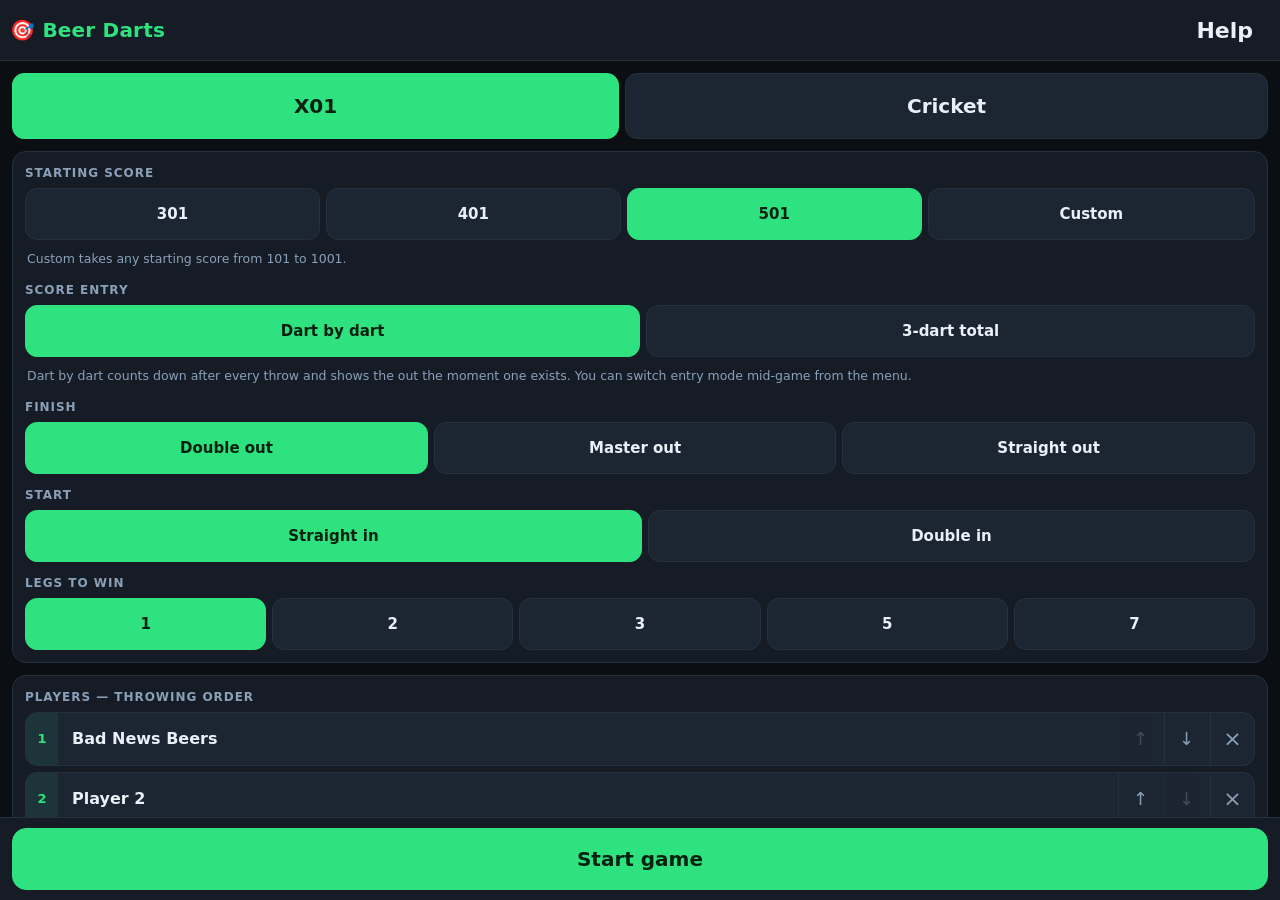
==== index.html @ 13c4c656 "Beer Darts: touch-first X01 and Cricket scoreboard A zero-build static PWA for scoring darts on a ta" ====
<!doctype html>
<html lang="en">
<head>
<meta charset="utf-8">
<meta name="viewport" content="width=device-width, initial-scale=1, viewport-fit=cover, maximum-scale=1, user-scalable=no">
<meta name="theme-color" content="#0b0f14">
<meta name="mobile-web-app-capable" content="yes">
<meta name="apple-mobile-web-app-capable" content="yes">
<meta name="apple-mobile-web-app-status-bar-style" content="black-translucent">
<title>Beer Darts</title>
<link rel="manifest" href="manifest.webmanifest">
<link rel="icon" href="icon.svg" type="image/svg+xml">
<link rel="stylesheet" href="styles.css">
</head>
<body>

<div id="app">

  <!-- ─────────────────────────── SETUP ─────────────────────────── -->
  <section id="screen-setup" class="screen active">
    <header class="topbar">
      <div class="brand">🎯 <span>Beer Darts</span></div>
      <button class="btn ghost" data-act="help">Help</button>
    </header>

    <div class="scroll">
      <div class="seg xl" data-opt="type">
        <button class="seg-btn active" data-v="x01">X01</button>
        <button class="seg-btn" data-v="cricket">Cricket</button>
      </div>

      <div class="panel" id="opts-x01">
        <h2>Starting score</h2>
        <div class="seg" data-opt="start">
          <button class="seg-btn" data-v="301">301</button>
          <button class="seg-btn" data-v="401">401</button>
          <button class="seg-btn active" data-v="501">501</button>
          <button class="seg-btn" data-v="custom">Custom</button>
        </div>
        <p class="hint">Custom takes any starting score from 101 to 1001.</p>

        <h2>Score entry</h2>
        <div class="seg" data-opt="entry">
          <button class="seg-btn active" data-v="darts">Dart by dart</button>
          <button class="seg-btn" data-v="total">3-dart total</button>
        </div>
        <p class="hint">Dart by dart counts down after every throw and shows the out the moment one exists. You can switch entry mode mid-game from the menu.</p>

        <h2>Finish</h2>
        <div class="seg" data-opt="outMode">
          <button class="seg-btn active" data-v="double">Double out</button>
          <button class="seg-btn" data-v="master">Master out</button>
          <button class="seg-btn" data-v="straight">Straight out</button>
        </div>

        <h2>Start</h2>
        <div class="seg" data-opt="doubleIn">
          <button class="seg-btn active" data-v="0">Straight in</button>
          <button class="seg-btn" data-v="1">Double in</button>
        </div>

        <h2>Legs to win</h2>
        <div class="seg" data-opt="legs">
          <button class="seg-btn active" data-v="1">1</button>
          <button class="seg-btn" data-v="2">2</button>
          <button class="seg-btn" data-v="3">3</button>
          <button class="seg-btn" data-v="5">5</button>
          <button class="seg-btn" data-v="7">7</button>
        </div>
      </div>

      <div class="panel" id="opts-cricket" hidden>
        <h2>Variant</h2>
        <div class="seg" data-opt="variant">
          <button class="seg-btn active" data-v="standard">Standard</button>
          <button class="seg-btn" data-v="cutthroat">Cutthroat</button>
          <button class="seg-btn" data-v="noscore">No score</button>
        </div>
        <p class="hint" id="variant-hint"></p>

        <h2>Numbers</h2>
        <div class="seg" data-opt="range">
          <button class="seg-btn active" data-v="std">15–20 + Bull</button>
          <button class="seg-btn" data-v="wide">10–20 + Bull</button>
        </div>

        <h2>Legs to win</h2>
        <div class="seg" data-opt="clegs">
          <button class="seg-btn active" data-v="1">1</button>
          <button class="seg-btn" data-v="2">2</button>
          <button class="seg-btn" data-v="3">3</button>
          <button class="seg-btn" data-v="5">5</button>
        </div>
      </div>

      <div class="panel">
        <h2>Players &mdash; throwing order</h2>
        <ol id="player-list" class="player-list"></ol>
        <button class="btn wide" data-act="add-player">+ Add from players</button>
      </div>
    </div>

    <footer class="bottombar">
      <button class="btn primary xl" data-act="start">Start game</button>
    </footer>
  </section>

  <!-- ─────────────────────────── GAMES ─────────────────────────── -->
  <section id="screen-x01" class="screen"></section>
  <section id="screen-cricket" class="screen"></section>

</div>

<div id="modal-root"></div>

<script src="js/checkout.js"></script>
<script src="js/ui.js"></script>
<script src="js/x01.js"></script>
<script src="js/cricket.js"></script>
<script src="js/app.js"></script>
</body>
</html>
---- styles.css ----
:root {
  --bg: #0b0f14;
  --panel: #151c26;
  --panel2: #1c2532;
  --line: #26313f;
  --txt: #eaf0f7;
  --dim: #8ba0b8;
  --accent: #2ee27f;
  --amber: #ffc94d;
  --red: #ff5f5f;
  --r: 14px;
  --gap: 6px;
}

* { box-sizing: border-box; -webkit-tap-highlight-color: transparent; }

html, body {
  margin: 0;
  height: 100%;
  background: var(--bg);
  color: var(--txt);
  font-family: system-ui, -apple-system, "Segoe UI", Roboto, sans-serif;
  font-size: 16px;
  overflow: hidden;
  overscroll-behavior: none;
  user-select: none;
  -webkit-user-select: none;
  -webkit-text-size-adjust: 100%;
}

button {
  font: inherit;
  color: inherit;
  background: none;
  border: 0;
  padding: 0;
  cursor: pointer;
  touch-action: manipulation;
}
button:disabled { opacity: .32; pointer-events: none; }

/* iOS Safari's 100vh is the toolbar-HIDDEN height, so a full-height app runs
   off the bottom of the screen and the last keypad row hides under the
   toolbar. dvh fixes that but needs Safari 15.4+, which rules out anything
   older (an iPad mini 3 tops out at iOS 12). The JS-measured value is the
   only one every browser agrees on, so it wins when available. */
#app { height: 100vh; height: 100dvh; }
html.js-vh #app { height: var(--app-h); }

.screen { display: none; height: 100%; flex-direction: column; }
.screen.active { display: flex; }

/* ── bars ──────────────────────────────────────────────────── */
.topbar {
  flex: 0 0 auto;
  display: flex;
  align-items: center;
  gap: 8px;
  padding: max(6px, env(safe-area-inset-top)) 10px 6px;
  border-bottom: 1px solid var(--line);
  background: var(--panel);
}
.topinfo {
  flex: 1;
  text-align: center;
  font-size: 13px;
  color: var(--dim);
  letter-spacing: .02em;
  white-space: nowrap;
  overflow: hidden;
  text-overflow: ellipsis;
}
.brand { flex: 1; font-size: 20px; font-weight: 700; letter-spacing: .01em; }
.brand span { color: var(--accent); }

.bottombar {
  flex: 0 0 auto;
  padding: 10px 12px max(10px, env(safe-area-inset-bottom));
  border-top: 1px solid var(--line);
  background: var(--panel);
}

/* ── buttons ───────────────────────────────────────────────── */
.btn {
  min-height: 48px;
  min-width: 48px;
  padding: 0 16px;
  border-radius: var(--r);
  background: var(--panel2);
  border: 1px solid var(--line);
  font-weight: 600;
  transition: transform .06s, background .12s;
}
.btn:active { transform: scale(.96); background: #26303f; }
.btn.ghost { background: transparent; border-color: transparent; font-size: 22px; }
.btn.primary { background: var(--accent); border-color: var(--accent); color: #06210f; }
.btn.danger { background: var(--red); border-color: var(--red); color: #2a0808; }
.btn.wide { width: 100%; }
.btn.xl { width: 100%; min-height: 62px; font-size: 20px; }

/* ── setup ─────────────────────────────────────────────────── */
.scroll {
  flex: 1;
  min-height: 0;
  overflow-y: auto;
  -webkit-overflow-scrolling: touch;
  padding: 12px;
}
.panel {
  background: var(--panel);
  border: 1px solid var(--line);
  border-radius: var(--r);
  padding: 12px;
  margin-bottom: 12px;
}
.panel h2 {
  margin: 14px 0 8px;
  font-size: 12px;
  font-weight: 700;
  text-transform: uppercase;
  letter-spacing: .08em;
  color: var(--dim);
}
.panel h2:first-child { margin-top: 2px; }
.hint { margin: 10px 2px 0; font-size: 12.5px; line-height: 1.5; color: var(--dim); }

.seg { display: flex; gap: var(--gap); flex-wrap: wrap; }
.seg-btn {
  flex: 1 1 auto;
  min-width: 62px;
  min-height: 52px;
  padding: 0 12px;
  border-radius: 12px;
  background: var(--panel2);
  border: 1px solid var(--line);
  font-weight: 600;
  font-size: 15px;
  transition: transform .06s;
}
.seg-btn:active { transform: scale(.96); }
.seg-btn.active { background: var(--accent); border-color: var(--accent); color: #06210f; }
.seg.xl { margin-bottom: 12px; }
.seg.xl .seg-btn { min-height: 66px; font-size: 20px; font-weight: 700; }

/* Throwing order, so a list rather than a bag of chips. */
.player-list {
  list-style: none;
  margin: 0 0 10px;
  padding: 0;
  display: flex;
  flex-direction: column;
  gap: var(--gap);
}
.prow {
  display: flex;
  align-items: stretch;
  gap: 2px;
  background: var(--panel2);
  border: 1px solid var(--line);
  border-radius: 12px;
  overflow: hidden;
}
.prow-n {
  display: flex;
  align-items: center;
  justify-content: center;
  width: 32px;
  flex: 0 0 auto;
  font-size: 13px;
  font-weight: 800;
  color: var(--accent);
  background: rgba(46, 226, 127, .08);
}
.prow-name {
  flex: 1;
  min-width: 0;
  min-height: 52px;
  padding: 0 12px;
  text-align: left;
  font-weight: 600;
  white-space: nowrap;
  overflow: hidden;
  text-overflow: ellipsis;
}
.prow-btn {
  flex: 0 0 auto;
  width: 44px;
  color: var(--dim);
  font-size: 18px;
  border-left: 1px solid var(--line);
}
.prow-btn:active { background: #2b3a4a; color: var(--txt); }
.prow-btn.del { font-size: 22px; }
.prow-btn.del:active { background: var(--red); color: #fff; }

/* Roster picker */
.roster { display: flex; flex-direction: column; gap: 4px; max-height: 56vh; max-height: 56dvh; overflow-y: auto; -webkit-overflow-scrolling: touch; }
.roster .empty { text-align: center; padding: 18px 0; }
/* 14 rows overflow the list's max-height, so these are under shrink pressure.
   Chromium is saved by the automatic min-height:auto floor, but this is a
   flex container nested in a flex column with its min-height on the child --
   exactly where WebKit's automatic minimum size differs, squashing rows until
   their content spills onto the row below. State the floor explicitly and let
   the list scroll, which is what overflow-y:auto is there for. */
.rrow-wrap { display: flex; align-items: stretch; gap: 2px; flex-shrink: 0; min-height: 50px; }
.rrow {
  flex: 1;
  min-width: 0;
  display: flex;
  align-items: center;
  gap: 8px;
  min-height: 50px;
  padding: 0 10px;
  border-radius: 10px;
  background: var(--panel2);
  border: 1px solid var(--line);
  text-align: left;
}
.rrow.on { background: #16241c; border-color: var(--accent); }
.rrow:active { transform: scale(.99); }
.rr-check {
  flex: 0 0 auto;
  width: 18px;
  color: var(--accent);
  font-weight: 800;
  font-size: 15px;
}
.rr-name {
  flex: 1;
  min-width: 0;
  font-size: 14.5px;
  font-weight: 600;
  white-space: nowrap;
  overflow: hidden;
  text-overflow: ellipsis;
}
.rr-del {
  flex: 0 0 auto;
  width: 38px;
  border-radius: 10px;
  color: #4e6076;
  font-size: 19px;
  border: 1px solid transparent;
}
.rr-del:active { background: var(--red); color: #fff; }

/* ── player cards ──────────────────────────────────────────── */
.players {
  flex: 0 0 auto;
  display: grid;
  grid-auto-flow: column;
  grid-auto-columns: minmax(112px, 1fr);
  gap: var(--gap);
  padding: 8px;
  overflow-x: auto;
  overflow-y: hidden;
  scrollbar-width: none;
}
.players::-webkit-scrollbar { display: none; }
.pcard {
  position: relative;
  padding: 8px 10px;
  border-radius: 12px;
  background: var(--panel);
  border: 1px solid var(--line);
  min-width: 0;
}
.pcard.on { border-color: var(--accent); background: #16241c; }
.pc-top { display: flex; align-items: baseline; gap: 6px; }
.pc-name {
  flex: 1;
  font-size: 13px;
  font-weight: 600;
  color: var(--dim);
  white-space: nowrap;
  overflow: hidden;
  text-overflow: ellipsis;
}
.pcard.on .pc-name { color: var(--accent); }
.pc-legs {
  font-size: 12px;
  font-weight: 700;
  color: var(--amber);
  background: #2a2415;
  border-radius: 6px;
  padding: 1px 6px;
}
.pc-score { font-size: 26px; font-size: clamp(24px, 4.4vh, 34px); font-weight: 800; line-height: 1.1; font-variant-numeric: tabular-nums; }
.pc-meta { display: flex; justify-content: space-between; font-size: 11.5px; color: var(--dim); font-variant-numeric: tabular-nums; }
.pc-tag { margin-top: 3px; font-size: 10.5px; color: var(--amber); }

/* ── x01 focus panel ───────────────────────────────────────── */
.focus {
  position: relative;
  /* Yields before the keypad does. .focus-score has flex-shrink:0 so its box
     always holds its text; if space runs out the number crops here rather than
     the keypad losing its bottom row off the screen. */
  flex: 1 1 auto;
  min-height: 0;
  display: flex;
  flex-direction: column;
  align-items: center;
  justify-content: center;
  gap: 10px;
  padding: 4px 10px 8px;
  overflow: hidden;
}
.focus-name { font-size: 14px; font-weight: 600; color: var(--accent); letter-spacing: .03em; }
.focus-score {
  /* dvh matches #app; bare vh is the tall viewport and oversizes on phones. */
  font-size: 64px;                          /* no clamp() before Safari 13.1 */
  font-size: clamp(34px, 9.5vh, 132px);
  font-size: clamp(34px, 9.5dvh, 132px);
  font-weight: 800;
  /* Under ~1.15 the glyph em box spills past the line box. */
  line-height: 1.15;
  /* Never shrink below the text: a squashed box paints its digits over the
     row beneath instead of clipping. */
  flex-shrink: 0;
  letter-spacing: -.02em;
  font-variant-numeric: tabular-nums;
}

.turnzone { flex: 0 0 auto; display: flex; justify-content: center; padding: 0 8px 8px; }
.turnrow { position: relative; display: flex; align-items: center; gap: var(--gap); }
.dslot {
  min-width: 62px;
  padding: 5px 8px;
  text-align: center;
  border-radius: 10px;
  background: var(--panel);
  border: 1px solid var(--line);
  font-size: 15px;
  font-weight: 700;
  color: var(--dim);
}
.dslot.sm { min-width: 52px; font-size: 13px; padding: 4px 6px; }
.dslot.wide { min-width: 190px; font-size: 22px; font-variant-numeric: tabular-nums; }
.dslot.filled { color: var(--txt); border-color: #3a4a5e; background: var(--panel2); }
.dslot .ph { color: #55677d; font-size: 15px; font-weight: 500; }
.turntotal {
  /* Taken out of flow so the dart slots stay centred on screen. */
  position: absolute;
  left: calc(100% + var(--gap));
  top: 50%;
  transform: translateY(-50%);
  min-width: 46px;
  text-align: left;
  font-size: 19px;
  font-weight: 800;
  color: var(--amber);
  font-variant-numeric: tabular-nums;
}

/* ── checkout ──────────────────────────────────────────────── */
.checkout {
  flex: 0 0 auto;
  margin: 0;
  width: 100%;
  max-width: 560px;
  display: flex;
  flex-direction: column;
  align-items: center;
  justify-content: center;
  gap: 3px;
  padding: 6px 10px;
  border-radius: 12px;
  border: 1px solid var(--line);
  background: var(--panel);
}
.checkout.off { color: #4e6076; font-size: 13px; }
.checkout.warn { color: var(--amber); font-size: 13.5px; background: #241f12; border-color: #4a3f1e; }
.checkout.on { border-color: var(--accent); background: #13251b; }
.co-label { font-size: 10.5px; text-transform: uppercase; letter-spacing: .1em; color: var(--accent); }
.co-main { display: flex; gap: var(--gap); flex-wrap: wrap; justify-content: center; }
.co-dart {
  padding: 3px 12px;
  border-radius: 8px;
  background: var(--accent);
  color: #06210f;
  font-size: 19px;
  font-size: clamp(17px, 3vh, 23px);
  font-weight: 800;
  letter-spacing: .01em;
}
.co-alt { font-size: 12px; color: var(--dim); font-weight: 600; }
.co-alt .sep { margin: 0 7px; color: #46586d; font-weight: 400; }

.flash {
  position: absolute;
  top: 4px;
  padding: 3px 12px;
  border-radius: 999px;
  background: var(--panel2);
  border: 1px solid var(--line);
  font-size: 12px;
  font-weight: 700;
  color: var(--dim);
  animation: pop .25s ease-out;
}
.flash.bust { background: #351313; border-color: var(--red); color: var(--red); }
@keyframes pop { from { opacity: 0; transform: translateY(-6px); } }

/* ── keypads ───────────────────────────────────────────────── */
.pad {
  /* Content-based basis so it never over-claims, but a heavier grow weight
     than .focus: spare height is worth more to the keypad than to the score,
     and an even 1:1 split left the number keys at ~33px. */
  flex: 3 1 auto;
  /* Never shrink below the rows: multrow/slangrow/botrow are flex:0 0 auto and
     cannot compress, so a shrunken .pad pushes its last row off the screen. */
  min-height: min-content;
  display: flex;
  flex-direction: column;
  gap: var(--gap);
  padding: 0 8px max(8px, env(safe-area-inset-bottom));
}
.key {
  border-radius: 12px;
  background: var(--panel2);
  border: 1px solid var(--line);
  font-weight: 700;
  font-size: 18px;
  font-size: clamp(16px, 2.6vh, 22px);
  transition: transform .05s, background .1s;
  min-height: 0;
}
.key:active { transform: scale(.94); background: #31404f; }

.multrow { flex: 0 0 auto; display: grid; grid-auto-flow: column; grid-auto-columns: 1fr; gap: var(--gap); }
.multrow .key { min-height: 54px; font-size: 14px; letter-spacing: .06em; }
.key.mult.on { background: var(--amber); border-color: var(--amber); color: #2a2003; }

/* Nested flex rows, not Grid. Grid fr-track sizing behaves differently on
   Safari 12, which left the bottom rows overflowing their box. `flex: 1 1 0`
   with `min-height: 0` distributes and shrinks identically on every engine. */
.numgrid {
  flex: 1 1 auto;
  min-height: 0;
  display: flex;
  flex-direction: column;
  gap: var(--gap);
  overflow: hidden;
}
.numrow {
  flex: 1 1 0;
  min-height: 0;
  display: flex;
  gap: var(--gap);
}
.numrow > .key { flex: 1 1 0; min-width: 0; }
.slangrow { flex: 0 0 auto; display: grid; grid-template-columns: repeat(3, 1fr); gap: var(--gap); }
.slangrow .key { min-height: 58px; }
.botrow { flex: 0 0 auto; display: grid; grid-template-columns: repeat(4, 1fr); gap: var(--gap); }
.botrow .key { min-height: 58px; font-size: 15px; }
.key.alt { background: var(--panel); }
.key.go { background: var(--accent); border-color: var(--accent); color: #06210f; }

.pad.total .quickrow {
  flex: 0 0 auto;
  display: grid;
  /* 8 named chips: two even rows of four. */
  grid-template-columns: repeat(4, 1fr);
  gap: var(--gap);
}
.pad.total .quickrow .key { min-height: 50px; }
.key.quick { overflow: hidden; }
.key.quick, .key.slang {
  display: flex;
  flex-direction: column;
  align-items: center;
  justify-content: center;
  gap: 1px;
  line-height: 1.05;
  padding: 2px;
}
.q-name {
  font-size: 11px;
  font-size: clamp(10px, 2.6vw, 13px);
  font-weight: 800;
  letter-spacing: .03em;
  line-height: 1.05;
  text-transform: uppercase;
  color: var(--amber);
  text-align: center;
}
.q-emoji {
  font-size: 20px;
  font-size: clamp(13px, 3.4vw, 24px);
  letter-spacing: -.5px;
  line-height: 1;
  font-family: "Segoe UI Emoji", "Apple Color Emoji", "Noto Color Emoji", sans-serif;
}
.key.slang .q-emoji { font-size: 28px; }
.q-val { font-size: 16px; font-weight: 800; color: var(--amber); font-variant-numeric: tabular-nums; }
.key.slang .q-val { font-size: 15px; }
.pad.total .numpad {
  flex: 1 1 auto;
  min-height: 0;
  display: flex;
  flex-direction: column;
  gap: var(--gap);
  overflow: hidden;
}

/* ── cricket grid ──────────────────────────────────────────── */
.cgrid {
  flex: 1 1 auto;
  min-height: 0;
  display: grid;
  grid-template-columns: minmax(56px, 14%) repeat(var(--cols), 1fr);
  grid-auto-rows: minmax(0, 1fr);
  gap: 3px;
  padding: 6px;
}
.ch {
  display: flex;
  flex-direction: column;
  align-items: center;
  justify-content: center;
  border-radius: 10px;
  background: var(--panel);
  border: 1px solid var(--line);
  padding: 2px;
  min-width: 0;
}
.ch.on { border-color: var(--accent); background: #16241c; }
.ch.corner { background: none; border: 0; }
.ch-name {
  max-width: 100%;
  font-size: 12.5px;
  font-weight: 700;
  color: var(--dim);
  white-space: nowrap;
  overflow: hidden;
  text-overflow: ellipsis;
}
.ch.on .ch-name { color: var(--accent); }
.ch-score { font-size: 22px; font-size: clamp(19px, 3.4vh, 27px); font-weight: 800; font-variant-numeric: tabular-nums; }
.ch-legs { font-size: 10px; color: var(--amber); }

.ct {
  display: flex;
  align-items: center;
  justify-content: center;
  font-size: 20px;
  font-size: clamp(17px, 3vh, 24px);
  font-weight: 800;
  color: var(--amber);
  letter-spacing: .02em;
}
.ct.dead { color: #44546a; text-decoration: line-through; }

.cc {
  display: flex;
  align-items: center;
  justify-content: center;
  border-radius: 10px;
  background: var(--panel);
  border: 1px solid var(--line);
  color: var(--dim);
  transition: transform .05s, background .1s;
}
.cc.on { background: var(--panel2); border-color: #37485c; color: var(--accent); }
.cc.on:active { transform: scale(.93); background: #2b3a4a; }
.cc.closed { color: var(--accent); }
.cc.dead { opacity: .3; }
.cc:disabled { opacity: .55; pointer-events: none; }

/* Cricket marks: / then X then a ringed X. */
/* Height, not aspect-ratio, is the fallback: without it these empty spans
   collapse to zero and the marks disappear (Safari gained aspect-ratio in 15). */
.mk { position: relative; width: 54%; max-width: 46px; height: 34px; }
@supports (aspect-ratio: 1) {
  .mk { height: auto; aspect-ratio: 1; }
}
.mk::before, .mk::after {
  content: "";
  position: absolute;
  left: 50%;
  top: 10%;
  width: 11%;
  height: 80%;
  border-radius: 2px;
  background: currentColor;
  opacity: 0;
}
.mk::before { transform: translateX(-50%) rotate(38deg); }
.mk::after { transform: translateX(-50%) rotate(-38deg); }
.mk[data-m="1"]::before,
.mk[data-m="2"]::before, .mk[data-m="2"]::after,
.mk[data-m="3"]::before, .mk[data-m="3"]::after { opacity: 1; }
.mk[data-m="3"] { border: 2.5px solid currentColor; border-radius: 50%; }

.pad.cricket { flex: 0 0 auto; padding-top: 2px; }
.turnbar {
  display: flex;
  align-items: center;
  gap: var(--gap);
  padding: 2px 2px 6px;
  overflow: hidden;
}
.cflash {
  font-size: 12px;
  font-weight: 700;
  color: var(--dim);
  white-space: nowrap;
  overflow: hidden;
  text-overflow: ellipsis;
}
.pad.cricket .multrow { grid-auto-columns: 1fr; }

/* ── modal ─────────────────────────────────────────────────── */
/* Modals live outside #app, which is a full-viewport block, so without its own
   positioning this root sits below the fold and is clipped by body's
   overflow:hidden. A fixed child is only saved from that if the browser both
   understands `inset` (Safari 14.1+) and correctly escapes fixed positioning
   out of an overflow:hidden ancestor -- a long-standing WebKit weak spot.
   Anchor the root to the viewport itself, with longhand offsets as well as the
   shorthand, so a backdrop lands correctly whichever way it gets resolved. */
#modal-root {
  position: fixed;
  top: 0; right: 0; bottom: 0; left: 0;
  inset: 0;
  z-index: 50;
  pointer-events: none;   /* must never swallow taps meant for the app */
}
#modal-root:empty { display: none; }

.backdrop {
  position: fixed;
  top: 0; right: 0; bottom: 0; left: 0;
  inset: 0;
  z-index: 50;
  pointer-events: auto;
  display: flex;
  align-items: center;
  justify-content: center;
  padding: 16px;
  background: rgba(4, 7, 11, .74);
  animation: fade .14s ease-out;
}
@keyframes fade { from { opacity: 0; } }
.modal {
  width: 100%;
  max-width: 380px;
  max-height: 88vh;    /* vh fallback: dvh alone drops the whole rule on old browsers */
  max-height: 88dvh;
  overflow-y: auto;
  background: var(--panel);
  border: 1px solid var(--line);
  border-radius: 18px;
  padding: 18px;
  box-shadow: 0 18px 48px rgba(0, 0, 0, .55);
}
.modal.wide { max-width: 560px; }
.modal h2 { margin: 0 0 10px; font-size: 21px; }
.modal h3 { margin: 16px 0 4px; font-size: 13px; text-transform: uppercase; letter-spacing: .08em; color: var(--accent); }
.modal p { margin: 6px 0; font-size: 14.5px; line-height: 1.55; color: var(--dim); }
.modal-body:empty { display: none; }
.win-legs { font-size: 16px !important; font-weight: 700; color: var(--txt) !important; }
.win-stat b { color: var(--amber); }
.modal-actions { display: flex; flex-wrap: wrap; gap: var(--gap); margin-top: 16px; }
.modal-actions .btn { flex: 1 1 auto; }
.text-input {
  width: 100%;
  min-height: 54px;
  padding: 0 14px;
  border-radius: 12px;
  background: var(--bg);
  border: 1px solid var(--line);
  color: var(--txt);
  font: inherit;
  font-size: 18px;
  user-select: text;
  -webkit-user-select: text;
}
.text-input:focus { outline: 2px solid var(--accent); outline-offset: -2px; }

@media (max-height: 820px) {
  /* The active player is already named and highlighted in the card strip. */
  .focus-name { display: none; }
  .focus { gap: 6px; padding-bottom: 4px; }
  .focus-score { font-size: 54px; font-size: clamp(34px, 8.5vh, 132px); font-size: clamp(34px, 8.5dvh, 132px); }
  .checkout { min-height: 0; padding: 5px 8px; }
  .pc-meta { display: none; }
  .players { padding: 6px 8px; }
  .turnzone { padding-bottom: 6px; }
  /* Give the number grid back what the fixed rows were holding. */
  .multrow .key { min-height: 44px; }
  .slangrow .key { min-height: 48px; }
  .botrow .key { min-height: 48px; }
  .pad.total .quickrow .key { min-height: 44px; }
}

/* Very short: keep the out, drop its trimmings, protect the key size. */
@media (max-height: 700px) {
  .co-label, .co-alt { display: none; }
  .co-dart { font-size: 15px; padding: 2px 8px; }
  .checkout { padding: 4px 8px; }
  .focus-score { font-size: 44px; font-size: clamp(30px, 7.5vh, 132px); font-size: clamp(30px, 7.5dvh, 132px); }
  .players { padding: 4px 8px; }
  .pc-score { font-size: 21px; }
}

@media (min-height: 900px) {
  .focus-score { font-size: 96px; font-size: clamp(34px, 11vh, 150px); font-size: clamp(34px, 11dvh, 150px); }
}

/* ── landscape: keypad beside the score ────────────────────── */
/* Landscape is wide and short, so stacking wastes the width and starves the
   keypad of height. Split into two columns instead: everything you read on
   the left, everything you tap on the right. The ID beats .screen.active's
   display:flex, and the areas let three separate siblings share one column. */
@media (orientation: landscape) {
  #screen-x01.active {
    display: grid;
    grid-template-columns: 1fr 1fr;
    grid-template-rows: auto auto 1fr auto;
    grid-template-areas:
      "top     top"
      "players pad"
      "focus   pad"
      "turn    pad";
    column-gap: 4px;
  }
  #screen-x01 .topbar   { grid-area: top; }
  #screen-x01 .players  { grid-area: players; }
  #screen-x01 .focus    { grid-area: focus; min-height: 0; }
  #screen-x01 .turnzone { grid-area: turn; }
  #screen-x01 .pad      { grid-area: pad; min-height: min-content; padding-top: 6px; }
  #screen-x01 .focus    { min-height: 0; }

  /* The score column is full height now, so the number can breathe again --
     and this is the thing you read from the oche, so let it fill the space. */
  #screen-x01 .focus-score { font-size: 130px; font-size: clamp(44px, 26vh, 200px); }
  #screen-x01 .focus-name { display: block; font-size: 13px; }
  #screen-x01 .players { grid-auto-columns: minmax(0, 1fr); overflow-x: auto; }
}

/* Short landscape still needs the trims, side-by-side or not. */
@media (orientation: landscape) and (max-height: 620px) {
  #screen-x01 .focus-score { font-size: 68px; font-size: clamp(36px, 16vh, 92px); }
  #screen-x01 .focus-name { display: none; }
  .checkout { min-height: 0; padding: 5px 8px; }
  .players { padding: 5px 8px; }
  .pc-score { font-size: 22px; font-size: clamp(20px, 6vh, 28px); }
}

/* ── toast ─────────────────────────────────────────────────── */
.toast {
  position: fixed;
  left: 50%;
  top: 6px;                 /* over the topbar metadata, covering nothing that matters */
  z-index: 60;
  transform: translateX(-50%);
  padding: 10px 20px;
  border-radius: 999px;
  background: var(--panel2);
  border: 1px solid var(--accent);
  color: var(--txt);
  font-size: 14px;
  font-weight: 700;
  pointer-events: none;
  box-shadow: 0 8px 28px rgba(0, 0, 0, .5);
  animation: toast-in .16s ease-out;
}
.toast.out { opacity: 0; transition: opacity .35s ease-in; }
@keyframes toast-in { from { opacity: 0; transform: translate(-50%, -8px); } }

/* ── flexbox gap fallback (Safari < 14.1) ──────────────────── */
/* Set by App.detectFlexGap(). Grid containers are unaffected -- grid gap has
   been supported far longer -- so only flex rows need margins here. */
.no-flexgap .pad > * + * { margin-top: var(--gap); }
.no-flexgap .numgrid > * + * { margin-top: var(--gap); }
.no-flexgap .numrow > * + * { margin-left: var(--gap); }
.no-flexgap .focus > * + * { margin-top: 10px; }
.no-flexgap .turnrow > * + * { margin-left: var(--gap); }
.no-flexgap .turnbar > * + * { margin-left: var(--gap); }
.no-flexgap .player-list > * + * { margin-top: var(--gap); }
.no-flexgap .prow > * + * { margin-left: 2px; }
.no-flexgap .roster > * + * { margin-top: 4px; }
.no-flexgap .rrow-wrap > * + * { margin-left: 2px; }
.no-flexgap .rrow > * + * { margin-left: 8px; }
.no-flexgap .modal-actions > * + * { margin-left: var(--gap); }
.no-flexgap .seg > * + * { margin-left: var(--gap); }
.no-flexgap .topbar > * + * { margin-left: 8px; }
.no-flexgap .co-main > * + * { margin-left: var(--gap); }

/* ── ?debug readout ────────────────────────────────────────── */
#debug-readout {
  position: fixed;
  top: 0; left: 0;
  z-index: 999;
  max-width: 100%;
  padding: 6px 8px;
  background: rgba(0, 0, 0, .86);
  border: 1px solid var(--accent);
  color: #2ee27f;
  font-family: ui-monospace, Menlo, Consolas, monospace;
  font-size: 11px;
  line-height: 1.45;
  pointer-events: none;
  white-space: nowrap;
}
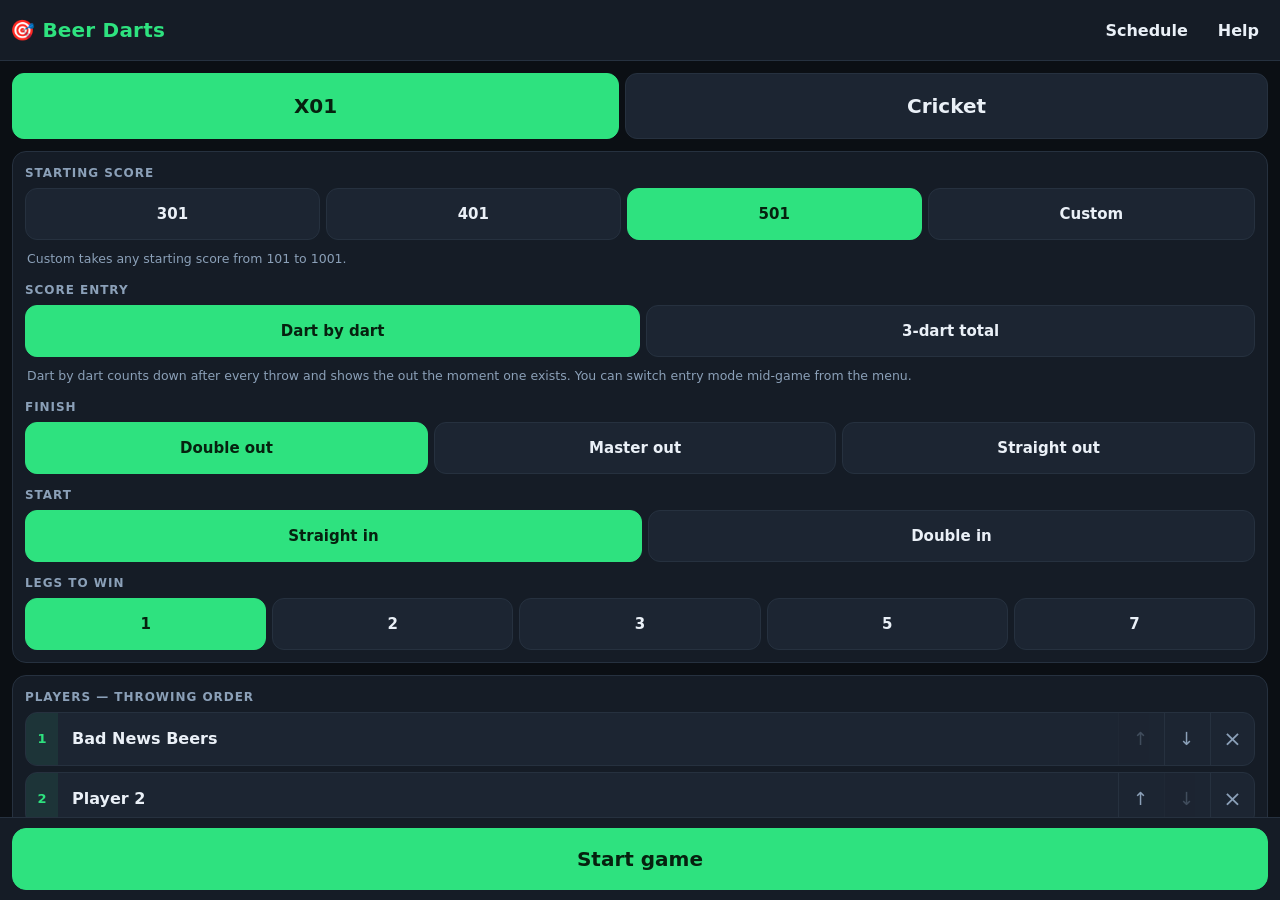
==== commit d85cb45b: "Setup: link the season schedule, and this season's 20 teams A Schedule link in the setup top bar ope" ====
--- a/index.html
+++ b/index.html
@@ -20,6 +20,8 @@
   <section id="screen-setup" class="screen active">
     <header class="topbar">
       <div class="brand">🎯 <span>Beer Darts</span></div>
+      <a class="btn ghost link" href="https://playpass.com/medford-brewing-darts-ODQQTxr/20-player-darts-schedule-RF1euZP"
+         target="_blank" rel="noopener">Schedule</a>
       <button class="btn ghost" data-act="help">Help</button>
     </header>
 
--- a/styles.css
+++ b/styles.css
@@ -25,6 +25,7 @@
   overscroll-behavior: none;
   user-select: none;
   -webkit-user-select: none;
+  -webkit-touch-callout: none;   /* no iOS long-press menu -- long-press is a control here */
   -webkit-text-size-adjust: 100%;
 }
 
@@ -70,7 +71,14 @@
   overflow: hidden;
   text-overflow: ellipsis;
 }
-.brand { flex: 1; font-size: 20px; font-weight: 700; letter-spacing: .01em; }
+.brand { flex: 1; min-width: 0; font-size: 20px; font-weight: 700; letter-spacing: .01em; white-space: nowrap; overflow: hidden; text-overflow: ellipsis; }
+/* Two words beside the brand, so they come down from icon size to fit. */
+#screen-setup .topbar .btn { font-size: 16px; padding: 0 10px; }
+@media (max-width: 360px) {
+  #screen-setup .topbar { gap: 2px; }
+  #screen-setup .topbar .brand { font-size: 17px; }
+  #screen-setup .topbar .btn { font-size: 15px; padding: 0 7px; min-width: 0; }
+}
 .brand span { color: var(--accent); }
 
 .bottombar {
@@ -95,6 +103,16 @@
 .btn.ghost { background: transparent; border-color: transparent; font-size: 22px; }
 .btn.primary { background: var(--accent); border-color: var(--accent); color: #06210f; }
 .btn.danger { background: var(--red); border-color: var(--red); color: #2a0808; }
+/* A link dressed as a button: same box, none of the link styling. */
+.btn.link {
+  display: inline-flex;
+  align-items: center;
+  justify-content: center;
+  color: var(--txt);
+  text-decoration: none;
+  touch-action: manipulation;
+  -webkit-touch-callout: default;   /* a real link, so let iOS offer its menu */
+}
 .btn.wide { width: 100%; }
 .btn.xl { width: 100%; min-height: 62px; font-size: 20px; }
 
@@ -192,6 +210,29 @@
 .prow-btn:active { background: #2b3a4a; color: var(--txt); }
 .prow-btn.del { font-size: 22px; }
 .prow-btn.del:active { background: var(--red); color: #fff; }
+
+/* Diddle in the Middle: a moment of ceremony, then one big target per player. */
+.diddle-hero { text-align: center; padding: 18px 8px 22px; }
+.dh-icon { font-size: 64px; line-height: 1; margin-bottom: 10px; }
+.dh-title {
+  margin: 0;
+  font-size: 38px;
+  font-size: clamp(30px, 10vw, 52px);
+  font-weight: 800;
+  line-height: 1.05;
+  letter-spacing: -.01em;
+}
+.dh-title span { color: var(--accent); display: block; font-size: 1.25em; }
+.dh-sub { margin: 12px auto 0; max-width: 28em; font-size: 15px; line-height: 1.45; color: var(--dim); }
+@media (orientation: landscape) and (max-height: 620px) {
+  .diddle-hero { padding: 8px 8px 12px; }
+  .dh-icon { display: none; }
+  .dh-title { font-size: 30px; }
+  .dh-title span { display: inline; font-size: 1em; }
+}
+
+.diddle-list { display: flex; flex-direction: column; gap: var(--gap); }
+.diddle-list .btn { white-space: nowrap; overflow: hidden; text-overflow: ellipsis; }
 
 /* Roster picker */
 .roster { display: flex; flex-direction: column; gap: 4px; max-height: 56vh; max-height: 56dvh; overflow-y: auto; -webkit-overflow-scrolling: touch; }
@@ -286,7 +327,22 @@
   padding: 1px 6px;
 }
 .pc-score { font-size: 26px; font-size: clamp(24px, 4.4vh, 34px); font-weight: 800; line-height: 1.1; font-variant-numeric: tabular-nums; }
-.pc-meta { display: flex; justify-content: space-between; font-size: 11.5px; color: var(--dim); font-variant-numeric: tabular-nums; }
+/* The last visit stays on short screens; only the average makes way. */
+.pc-last {
+  flex: 0 0 auto;
+  padding: 2px 7px;
+  border-radius: 8px;
+  background: var(--panel2);
+  border: 1px solid var(--line);
+  font-size: 17px;
+  font-weight: 800;
+  line-height: 1.2;
+  font-variant-numeric: tabular-nums;
+}
+.pc-last.big { color: var(--amber); border-color: #5a4a1f; background: #2a2415; }
+.pc-last.bust { color: var(--red); border-color: #5a2626; background: #2a1414; font-size: 13px; }
+.pc-meta { display: flex; align-items: center; justify-content: space-between; gap: 6px; min-height: 0; margin-top: 2px; font-size: 11.5px; color: var(--dim); font-variant-numeric: tabular-nums; }
+.pc-avg { margin-left: auto; white-space: nowrap; }
 .pc-tag { margin-top: 3px; font-size: 10.5px; color: var(--amber); }
 
 /* ── x01 focus panel ───────────────────────────────────────── */
@@ -504,15 +560,32 @@
 }
 
 /* ── cricket grid ──────────────────────────────────────────── */
+/* A column of flex rows, not CSS Grid: Grid's fr-track row sizing is
+   unreliable on pre-2020 Safari (confirmed on an iPad mini 3) and let rows
+   overflow their box there. Flex rows shrink identically everywhere. Every
+   row repeats the same column widths so they still line up without Grid's
+   shared column tracks to lean on. */
 .cgrid {
+  position: relative;   /* anchors the floating .flash badge, see below */
   flex: 1 1 auto;
   min-height: 0;
-  display: grid;
-  grid-template-columns: minmax(56px, 14%) repeat(var(--cols), 1fr);
-  grid-auto-rows: minmax(0, 1fr);
+  display: flex;
+  flex-direction: column;
   gap: 3px;
   padding: 6px;
-}
+  overflow: hidden;   /* clip rather than spill past the screen edge */
+}
+/* No turns means no permanent status row -- .flash reuses the same floating,
+   no-layout-space badge X01 uses for its own bust/checkout feedback, just
+   centred explicitly since .cgrid (unlike .focus) isn't align-items:center. */
+.cgrid .flash { left: 50%; transform: translateX(-50%); z-index: 1; }
+.crow { flex: 1 1 0; min-height: 0; display: flex; gap: 3px; }
+/* The label column (corner / target number) now sits mid-row, between two
+   groups of players, rather than always being the first cell -- selected by
+   class rather than position. It's fixed-width; player cells on both sides
+   split the remaining width evenly, same as the old repeat(var(--cols), 1fr). */
+.crow > .ct, .crow > .ch.corner { flex: 0 0 15%; min-width: 56px; }
+.crow > .ch:not(.corner), .crow > .cc { flex: 1 1 0; min-width: 0; }
 .ch {
   display: flex;
   flex-direction: column;
@@ -524,18 +597,17 @@
   padding: 2px;
   min-width: 0;
 }
-.ch.on { border-color: var(--accent); background: #16241c; }
 .ch.corner { background: none; border: 0; }
 .ch-name {
   max-width: 100%;
-  font-size: 12.5px;
+  font-size: 15px;                       /* plain px fallback: no clamp() before Safari 13.1 */
+  font-size: clamp(14px, 2.2vh, 18px);
   font-weight: 700;
   color: var(--dim);
   white-space: nowrap;
   overflow: hidden;
   text-overflow: ellipsis;
 }
-.ch.on .ch-name { color: var(--accent); }
 .ch-score { font-size: 22px; font-size: clamp(19px, 3.4vh, 27px); font-weight: 800; font-variant-numeric: tabular-nums; }
 .ch-legs { font-size: 10px; color: var(--amber); }
 
@@ -551,6 +623,57 @@
 }
 .ct.dead { color: #44546a; text-decoration: line-through; }
 
+/* Correction mode, scoped to one team's column: that column's header and
+   every mark cell in it tint, and each cell gains a corner take-back badge. */
+.ch.editing { border-color: var(--accent); background: #16241c; }
+.ch.editing .ch-name { color: var(--accent); }
+.cc.editing {
+  position: relative;
+  border-color: var(--accent);
+  background: #13251b;
+}
+.cc.editing:disabled { opacity: .5; }
+.cc-minus {
+  position: absolute;
+  top: 3px;
+  right: 4px;
+  min-width: 20px;
+  height: 20px;
+  padding: 0 4px;
+  border-radius: 6px;
+  background: var(--accent);
+  color: #06210f;
+  font-size: 15px;
+  font-weight: 800;
+  line-height: 20px;
+  text-align: center;
+}
+.cc.editing:disabled .cc-minus { display: none; }
+
+/* Correction-mode banner: floats over the header row like the flash, so it
+   costs no layout height. */
+.editbar {
+  position: absolute;
+  top: 4px;
+  left: 50%;
+  transform: translateX(-50%);
+  z-index: 2;
+  display: flex;
+  align-items: center;
+  gap: 10px;
+  max-width: calc(100% - 12px);
+  padding: 4px 6px 4px 12px;
+  border-radius: 999px;
+  background: var(--panel2);
+  border: 1px solid var(--accent);
+  color: var(--txt);
+  font-size: 12px;
+  font-weight: 700;
+  white-space: nowrap;
+  animation: pop .25s ease-out;
+}
+.editbar .btn { min-height: 34px; min-width: 0; padding: 0 14px; font-size: 13px; }
+
 .cc {
   display: flex;
   align-items: center;
@@ -561,8 +684,7 @@
   color: var(--dim);
   transition: transform .05s, background .1s;
 }
-.cc.on { background: var(--panel2); border-color: #37485c; color: var(--accent); }
-.cc.on:active { transform: scale(.93); background: #2b3a4a; }
+.cc:active { transform: scale(.93); background: #2b3a4a; }
 .cc.closed { color: var(--accent); }
 .cc.dead { opacity: .3; }
 .cc:disabled { opacity: .55; pointer-events: none; }
@@ -570,9 +692,14 @@
 /* Cricket marks: / then X then a ringed X. */
 /* Height, not aspect-ratio, is the fallback: without it these empty spans
    collapse to zero and the marks disappear (Safari gained aspect-ratio in 15). */
-.mk { position: relative; width: 54%; max-width: 46px; height: 34px; }
+/* The fallback must be a fixed square, not a %-width/fixed-height box, or
+   border-radius:50% on the closed mark draws an ellipse (Safari gained
+   aspect-ratio in 15; an iPad mini 3 tops out at 12). Real cells there are
+   66px+, so 40px sits comfortably centred; modern browsers take the
+   responsive version below instead. */
+.mk { position: relative; width: 40px; height: 40px; }
 @supports (aspect-ratio: 1) {
-  .mk { height: auto; aspect-ratio: 1; }
+  .mk { width: 54%; max-width: 46px; height: auto; aspect-ratio: 1; }
 }
 .mk::before, .mk::after {
   content: "";
@@ -591,24 +718,6 @@
 .mk[data-m="2"]::before, .mk[data-m="2"]::after,
 .mk[data-m="3"]::before, .mk[data-m="3"]::after { opacity: 1; }
 .mk[data-m="3"] { border: 2.5px solid currentColor; border-radius: 50%; }
-
-.pad.cricket { flex: 0 0 auto; padding-top: 2px; }
-.turnbar {
-  display: flex;
-  align-items: center;
-  gap: var(--gap);
-  padding: 2px 2px 6px;
-  overflow: hidden;
-}
-.cflash {
-  font-size: 12px;
-  font-weight: 700;
-  color: var(--dim);
-  white-space: nowrap;
-  overflow: hidden;
-  text-overflow: ellipsis;
-}
-.pad.cricket .multrow { grid-auto-columns: 1fr; }
 
 /* ── modal ─────────────────────────────────────────────────── */
 /* Modals live outside #app, which is a full-viewport block, so without its own
@@ -662,6 +771,38 @@
 .win-stat b { color: var(--amber); }
 .modal-actions { display: flex; flex-wrap: wrap; gap: var(--gap); margin-top: 16px; }
 .modal-actions .btn { flex: 1 1 auto; }
+/* ── ledger ────────────────────────────────────────────────── */
+.ledger-btn { min-height: 38px; padding: 0 12px; font-size: 14px; color: var(--dim); }
+.ledger-wrap { overflow-x: auto; -webkit-overflow-scrolling: touch; margin: 0 -4px; }
+.ledger { width: 100%; border-collapse: collapse; font-variant-numeric: tabular-nums; }
+.ledger th, .ledger td { padding: 5px 4px; text-align: center; border-bottom: 1px solid var(--line); }
+.ledger thead th {
+  font-size: 12.5px; font-weight: 700; color: var(--txt);
+  max-width: 90px; white-space: nowrap; overflow: hidden; text-overflow: ellipsis;
+}
+.ledger tbody th, .ledger tfoot th { width: 24px; font-size: 11px; font-weight: 700; color: var(--dim); }
+.ledger td { min-width: 58px; vertical-align: top; }
+.lg-sc { display: block; font-size: 18px; font-weight: 800; color: var(--txt); }
+.lg-left { display: block; font-size: 11.5px; color: var(--dim); }
+.lg-darts { display: block; font-size: 10.5px; color: var(--dim); opacity: .75; white-space: nowrap; }
+.lg-fix { display: block; margin-top: 2px; font-size: 11.5px; font-weight: 700; color: var(--amber); }
+.ledger td.big .lg-sc { color: var(--amber); }
+.ledger td.bust .lg-sc { color: var(--red); font-size: 14px; }
+.ledger td.out .lg-sc, .ledger td.out .lg-left { color: var(--accent); }
+.ledger td.edit .lg-sc { color: var(--dim); font-size: 15px; }
+/* Cricket: a row per run of marks, read left to right like a scoresheet. */
+.cledger td { min-width: 0; vertical-align: middle; }
+.cledger .lg-team { text-align: left; font-weight: 700; color: var(--txt); white-space: nowrap; max-width: 110px; overflow: hidden; text-overflow: ellipsis; }
+.cledger .lg-marks { text-align: left; font-size: 15px; font-weight: 700; color: var(--txt); }
+.cledger .lg-pts { text-align: right; font-weight: 800; color: var(--amber); white-space: nowrap; }
+.cledger thead th:nth-child(2), .cledger thead th:nth-child(3) { text-align: left; }
+.cledger thead th:last-child { text-align: right; }
+.cledger tr.edit .lg-team, .cledger tr.edit .lg-marks, .cledger tr.edit .lg-pts { color: var(--dim); font-weight: 600; }
+.lg-to { font-size: 11px; font-weight: 600; color: var(--dim); }
+.lg-sum { margin-top: 8px !important; font-size: 13px !important; }
+.lg-sum b { color: var(--txt); }
+.ledger tfoot td { font-size: 13px; font-weight: 700; color: var(--dim); border-bottom: 0; }
+
 .text-input {
   width: 100%;
   min-height: 54px;
@@ -674,6 +815,7 @@
   font-size: 18px;
   user-select: text;
   -webkit-user-select: text;
+  -webkit-touch-callout: default;   /* re-enable paste into the score prompt */
 }
 .text-input:focus { outline: 2px solid var(--accent); outline-offset: -2px; }
 
@@ -683,7 +825,7 @@
   .focus { gap: 6px; padding-bottom: 4px; }
   .focus-score { font-size: 54px; font-size: clamp(34px, 8.5vh, 132px); font-size: clamp(34px, 8.5dvh, 132px); }
   .checkout { min-height: 0; padding: 5px 8px; }
-  .pc-meta { display: none; }
+  .pc-avg { display: none; }
   .players { padding: 6px 8px; }
   .turnzone { padding-bottom: 6px; }
   /* Give the number grid back what the fixed rows were holding. */
@@ -691,6 +833,8 @@
   .slangrow .key { min-height: 48px; }
   .botrow .key { min-height: 48px; }
   .pad.total .quickrow .key { min-height: 44px; }
+  .ct, .ch-score { font-size: 18px; }
+  .ch-name { font-size: 14px; }
 }
 
 /* Very short: keep the out, drop its trimmings, protect the key size. */
@@ -701,6 +845,8 @@
   .focus-score { font-size: 44px; font-size: clamp(30px, 7.5vh, 132px); font-size: clamp(30px, 7.5dvh, 132px); }
   .players { padding: 4px 8px; }
   .pc-score { font-size: 21px; }
+  .cgrid { padding: 4px; gap: 2px; }
+  .crow { gap: 2px; }
 }
 
 @media (min-height: 900px) {
@@ -711,9 +857,10 @@
 /* Landscape is wide and short, so stacking wastes the width and starves the
    keypad of height. Split into two columns instead: everything you read on
    the left, everything you tap on the right. The ID beats .screen.active's
-   display:flex, and the areas let three separate siblings share one column. */
+   display:flex, and the areas let three separate siblings share one column.
+   The diddle picker has none of these parts, so it stays a plain column. */
 @media (orientation: landscape) {
-  #screen-x01.active {
+  #screen-x01.active:not(.diddling) {
     display: grid;
     grid-template-columns: 1fr 1fr;
     grid-template-rows: auto auto 1fr auto;
@@ -777,6 +924,13 @@
 .no-flexgap .focus > * + * { margin-top: 10px; }
 .no-flexgap .turnrow > * + * { margin-left: var(--gap); }
 .no-flexgap .turnbar > * + * { margin-left: var(--gap); }
+/* .crow + .crow, not the generic * + * -- the floating .flash badge is a
+   flow sibling in the DOM even though position:absolute takes it out of
+   layout, so the generic pattern would misfire a stray margin onto whichever
+   row follows it whenever a flash happens to be showing. */
+.no-flexgap .cgrid > .crow + .crow { margin-top: 3px; }
+.no-flexgap .crow > * + * { margin-left: 3px; }
+.no-flexgap .editbar > * + * { margin-left: 10px; }
 .no-flexgap .player-list > * + * { margin-top: var(--gap); }
 .no-flexgap .prow > * + * { margin-left: 2px; }
 .no-flexgap .roster > * + * { margin-top: 4px; }
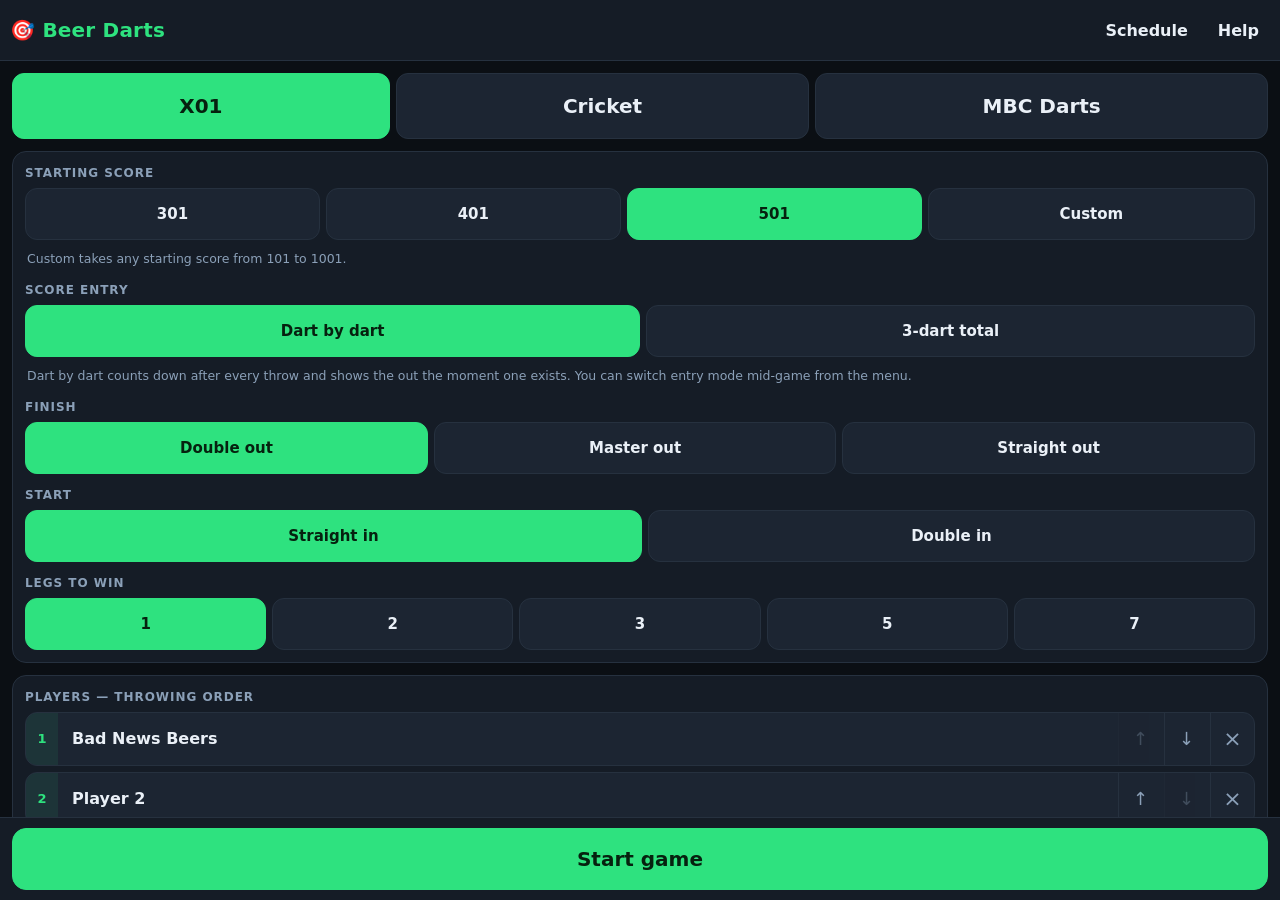
==== commit b6cc3e67: "MBC Darts: a league match night of eight legs, in any order A third mode beside X01 and Cricket for " ====
--- a/index.html
+++ b/index.html
@@ -29,6 +29,7 @@
       <div class="seg xl" data-opt="type">
         <button class="seg-btn active" data-v="x01">X01</button>
         <button class="seg-btn" data-v="cricket">Cricket</button>
+        <button class="seg-btn" data-v="mbc">MBC Darts</button>
       </div>
 
       <div class="panel" id="opts-x01">
@@ -95,8 +96,21 @@
         </div>
       </div>
 
+      <div class="panel" id="opts-mbc" hidden>
+        <h2>Leg order</h2>
+        <ol id="mbc-list" class="player-list"></ol>
+        <button class="btn wide" data-act="mbc-reset">League order</button>
+        <p class="hint">Two teams, eight legs, a point a leg. 501 and 401 are double out and start with Diddle in the Middle; cricket is standard, 15–20 and bull. Play the legs in any order: this is just the plan, and the Match screen in the menu lets you start any unplayed leg next.</p>
+
+        <h2>Score entry</h2>
+        <div class="seg" data-opt="entry">
+          <button class="seg-btn active" data-v="darts">Dart by dart</button>
+          <button class="seg-btn" data-v="total">3-dart total</button>
+        </div>
+      </div>
+
       <div class="panel">
-        <h2>Players &mdash; throwing order</h2>
+        <h2 id="players-title">Players &mdash; throwing order</h2>
         <ol id="player-list" class="player-list"></ol>
         <button class="btn wide" data-act="add-player">+ Add from players</button>
       </div>
@@ -119,6 +133,7 @@
 <script src="js/ui.js"></script>
 <script src="js/x01.js"></script>
 <script src="js/cricket.js"></script>
+<script src="js/mbc.js"></script>
 <script src="js/app.js"></script>
 </body>
 </html>
--- a/styles.css
+++ b/styles.css
@@ -339,9 +339,10 @@
   line-height: 1.2;
   font-variant-numeric: tabular-nums;
 }
+.pc-last-k { font-size: 11px; font-weight: 700; color: var(--dim); }
 .pc-last.big { color: var(--amber); border-color: #5a4a1f; background: #2a2415; }
 .pc-last.bust { color: var(--red); border-color: #5a2626; background: #2a1414; font-size: 13px; }
-.pc-meta { display: flex; align-items: center; justify-content: space-between; gap: 6px; min-height: 0; margin-top: 2px; font-size: 11.5px; color: var(--dim); font-variant-numeric: tabular-nums; }
+.pc-meta { display: flex; flex-wrap: wrap; align-items: center; justify-content: space-between; gap: 6px; min-height: 0; margin-top: 2px; font-size: 11.5px; color: var(--dim); font-variant-numeric: tabular-nums; }
 .pc-avg { margin-left: auto; white-space: nowrap; }
 .pc-tag { margin-top: 3px; font-size: 10.5px; color: var(--amber); }
 
@@ -505,7 +506,7 @@
   gap: var(--gap);
 }
 .numrow > .key { flex: 1 1 0; min-width: 0; }
-.slangrow { flex: 0 0 auto; display: grid; grid-template-columns: repeat(3, 1fr); gap: var(--gap); }
+.slangrow { flex: 0 0 auto; display: grid; grid-template-columns: repeat(4, 1fr); gap: var(--gap); }
 .slangrow .key { min-height: 58px; }
 .botrow { flex: 0 0 auto; display: grid; grid-template-columns: repeat(4, 1fr); gap: var(--gap); }
 .botrow .key { min-height: 58px; font-size: 15px; }
@@ -547,9 +548,13 @@
   line-height: 1;
   font-family: "Segoe UI Emoji", "Apple Color Emoji", "Noto Color Emoji", sans-serif;
 }
-.key.slang .q-emoji { font-size: 28px; }
-.q-val { font-size: 16px; font-weight: 800; color: var(--amber); font-variant-numeric: tabular-nums; }
-.key.slang .q-val { font-size: 15px; }
+/* Four to a row now, so a pair like 🥓🍳 must shrink rather than wrap onto
+   a second line -- a taller row starves the number grid on small phones. */
+.key.slang .q-emoji { font-size: 28px; font-size: clamp(16px, 6.4vw, 28px); white-space: nowrap; }
+/* What a shortcut is worth, under its face. */
+.q-pts { font-size: 11.5px; font-weight: 800; color: var(--dim); line-height: 1; font-variant-numeric: tabular-nums; }
+.key.slang .q-pts { font-size: 13px; }
+.key.quick.fire .q-pts { color: var(--amber); }
 .pad.total .numpad {
   flex: 1 1 auto;
   min-height: 0;
@@ -785,6 +790,33 @@
 .lg-sc { display: block; font-size: 18px; font-weight: 800; color: var(--txt); }
 .lg-left { display: block; font-size: 11.5px; color: var(--dim); }
 .lg-darts { display: block; font-size: 10.5px; color: var(--dim); opacity: .75; white-space: nowrap; }
+/* Editable cells: a tap target, marked so it reads as one. */
+.lg-hint { margin: -4px 0 8px !important; font-size: 12.5px !important; }
+.ledger td.can-edit { cursor: pointer; border-radius: 8px; }
+.ledger td.can-edit:active { background: var(--panel2); }
+.ledger td.can-edit .lg-sc { text-decoration: underline dotted var(--dim); text-underline-offset: 3px; }
+.lg-first {
+  display: block;
+  width: max-content;
+  margin: 2px auto 0;
+  padding: 0 5px;
+  border-radius: 5px;
+  font-size: 9.5px;
+  font-weight: 800;
+  letter-spacing: .06em;
+  text-transform: uppercase;
+  color: #06210f;
+  background: var(--accent);
+}
+.lg-mark { margin-left: 2px; font-size: 10px; color: var(--amber); }
+.lg-mk {
+  padding: 2px 7px;
+  border-radius: 7px;
+  background: var(--panel2);
+  border: 1px solid var(--line);
+  font-weight: 700;
+}
+.lg-mk:active { background: #2b3a4a; }
 .lg-fix { display: block; margin-top: 2px; font-size: 11.5px; font-weight: 700; color: var(--amber); }
 .ledger td.big .lg-sc { color: var(--amber); }
 .ledger td.bust .lg-sc { color: var(--red); font-size: 14px; }
@@ -957,3 +989,19 @@
   pointer-events: none;
   white-space: nowrap;
 }
+
+/* ── MBC Darts ─────────────────────────────────────────────── */
+.mbc-leg { display: flex; align-items: center; }
+.mbc-rows { max-height: none; }
+.mbc-rows .rrow { flex-shrink: 0; }
+.mbc-who {
+  flex: 0 1 auto;
+  min-width: 0;
+  max-width: 45%;
+  font-size: 13px;
+  color: var(--dim);
+  white-space: nowrap;
+  overflow: hidden;
+  text-overflow: ellipsis;
+}
+.mbc-rows .rrow.on .mbc-who { color: var(--accent); }
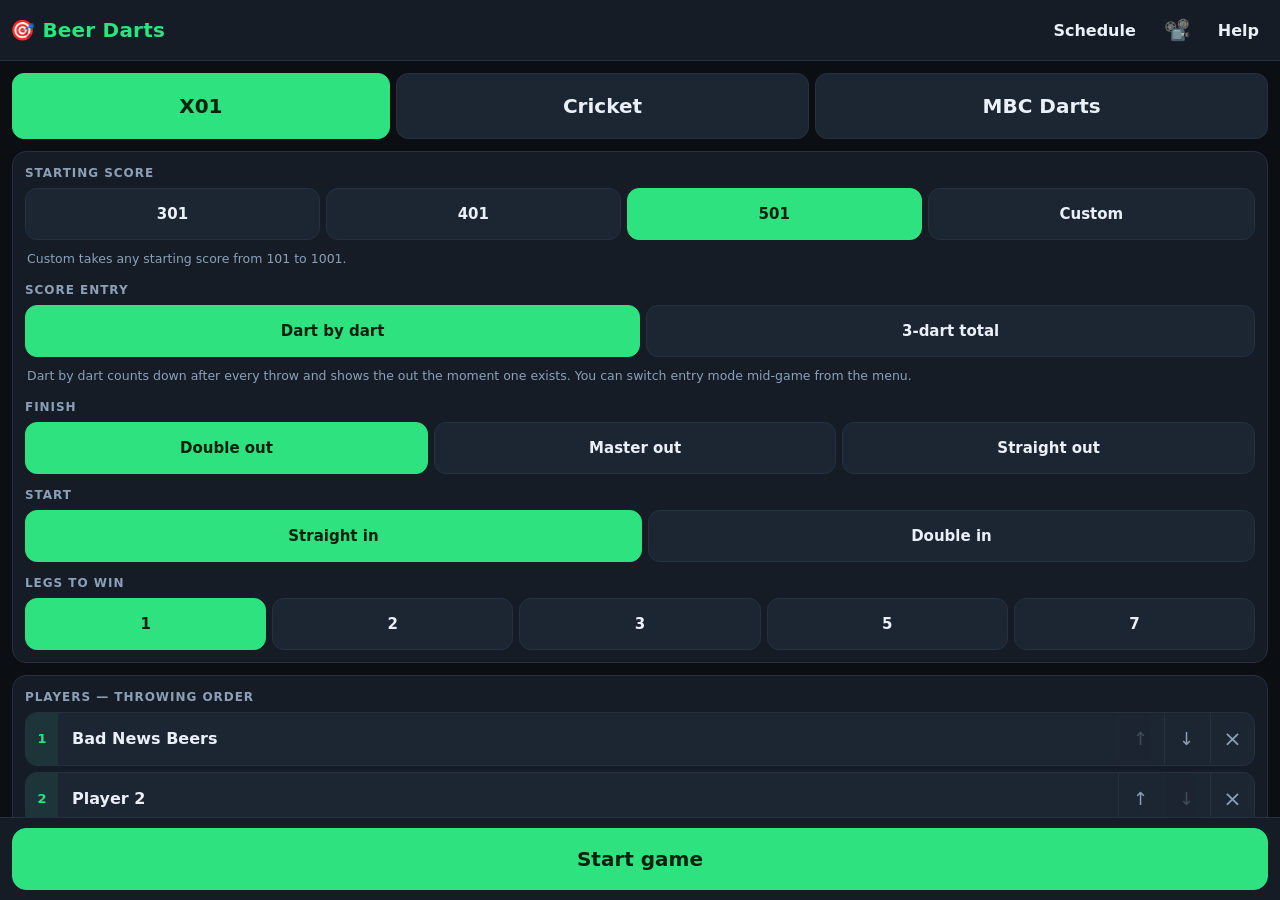
==== commit 0dbe2f88: "Projector mode: draw the scoreboard turned 90° for a projector on its side Miracast always sends a l" ====
--- a/index.html
+++ b/index.html
@@ -22,6 +22,8 @@
       <div class="brand">🎯 <span>Beer Darts</span></div>
       <a class="btn ghost link" href="https://playpass.com/medford-brewing-darts-ODQQTxr/20-player-darts-schedule-RF1euZP"
          target="_blank" rel="noopener">Schedule</a>
+      <button class="btn ghost pj-quick" data-act="projector" aria-label="Projector mode (rotate 90°)"
+              title="Projector mode (rotate 90°)">&#128253;&#xFE0F;</button>
       <button class="btn ghost" data-act="help">Help</button>
     </header>
 
@@ -114,6 +116,20 @@
         <ol id="player-list" class="player-list"></ol>
         <button class="btn wide" data-act="add-player">+ Add from players</button>
       </div>
+
+      <div class="panel">
+        <h2>Projector mode (rotate 90°)</h2>
+        <div class="seg" data-opt="projector">
+          <button class="seg-btn active" data-v="0">Off</button>
+          <button class="seg-btn" data-v="1">On</button>
+        </div>
+        <h2>Turn</h2>
+        <div class="seg" data-opt="projectorDir">
+          <button class="seg-btn active" data-v="cw">&#8635; Clockwise</button>
+          <button class="seg-btn" data-v="ccw">&#8634; Counter-clockwise</button>
+        </div>
+        <p class="hint">For mirroring to a projector laid on its side: lock the tablet in landscape and the scoreboard is drawn turned 90°, full size. Pick whichever turn makes it read upright on the wall. The first tap hides the system bars. Also in the game menu, and the projector button at the top.</p>
+      </div>
     </div>
 
     <footer class="bottombar">
@@ -129,6 +145,7 @@
 
 <div id="modal-root"></div>
 
+<script src="js/projector.js"></script>
 <script src="js/checkout.js"></script>
 <script src="js/ui.js"></script>
 <script src="js/x01.js"></script>
--- a/styles.css
+++ b/styles.css
@@ -1005,3 +1005,48 @@
   text-overflow: ellipsis;
 }
 .mbc-rows .rrow.on .mbc-who { color: var(--accent); }
+
+/* ── projector mode ────────────────────────────────────────── */
+/* The host page is just the rotated frame; js/projector.js sizes it to the
+   screen with width and height swapped, centred, then turned. */
+html.pj-host, html.pj-host body { background: #000; }
+#pj-frame {
+  position: fixed;
+  top: 50%;
+  left: 50%;
+  display: block;
+  border: 0;
+  background: var(--bg);
+}
+#screen-setup .topbar .pj-quick { font-size: 21px; padding: 0 8px; min-width: 44px; border: 1px solid transparent; }
+/* An emoji ignores color, so on shows as a lit outline instead. */
+#screen-setup .topbar .pj-quick.on { border-color: var(--accent); background: rgba(46, 226, 127, .14); }
+
+/* The number keypad that stands in for the system keyboard in projector mode. */
+.kp-display {
+  min-height: 56px;
+  margin-bottom: 10px;
+  padding: 6px 14px;
+  border-radius: 12px;
+  background: var(--bg);
+  border: 2px solid var(--accent);
+  font-size: 34px;
+  font-weight: 800;
+  line-height: 40px;
+  text-align: right;
+  font-variant-numeric: tabular-nums;
+}
+.kp-display.empty { color: #4e6076; }
+.kp-display.fresh { color: var(--amber); }
+.kp-grid { display: flex; flex-wrap: wrap; gap: var(--gap); }
+.kp-key {
+  flex: 1 0 30%;
+  min-height: 54px;
+  border-radius: 12px;
+  background: var(--panel2);
+  border: 1px solid var(--line);
+  font-size: 22px;
+  font-weight: 700;
+}
+.kp-key:active { background: #2b3a4a; }
+.no-flexgap .kp-grid > * { margin: 0 var(--gap) var(--gap) 0; }
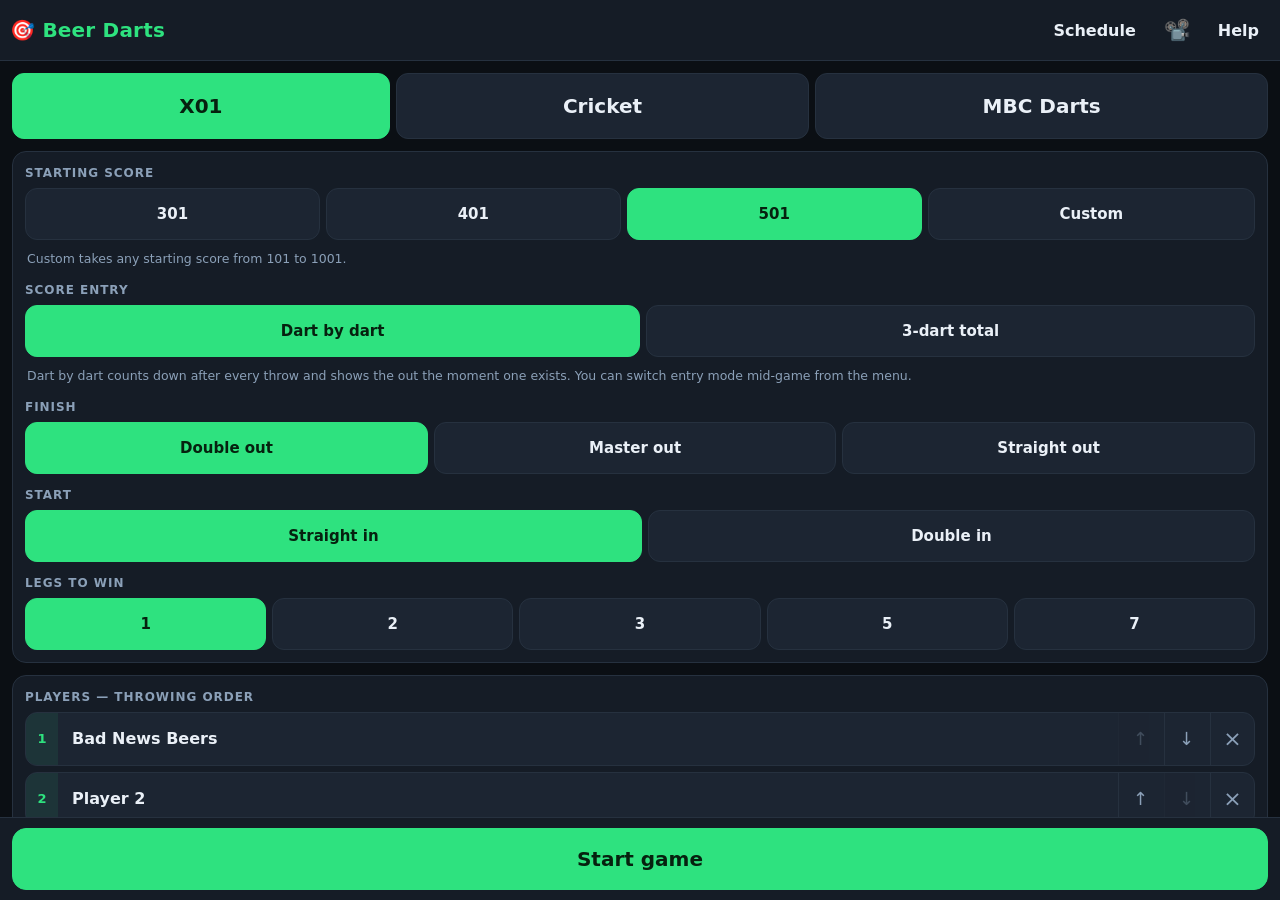
==== commit 950b94dc: "Review fixes: undo, saves, win handling, modals, build-stamped service worker Bugs - Saves no longer" ====
--- a/index.html
+++ b/index.html
@@ -20,8 +20,7 @@
   <section id="screen-setup" class="screen active">
     <header class="topbar">
       <div class="brand">🎯 <span>Beer Darts</span></div>
-      <a class="btn ghost link" href="https://playpass.com/medford-brewing-darts-ODQQTxr/20-player-darts-schedule-RF1euZP"
-         target="_blank" rel="noopener">Schedule</a>
+      <a class="btn ghost link" id="schedule-link" target="_blank" rel="noopener">Schedule</a>
       <button class="btn ghost pj-quick" data-act="projector" aria-label="Projector mode (rotate 90°)"
               title="Projector mode (rotate 90°)">&#128253;&#xFE0F;</button>
       <button class="btn ghost" data-act="help">Help</button>
@@ -146,6 +145,7 @@
 <div id="modal-root"></div>
 
 <script src="js/projector.js"></script>
+<script src="js/league.js"></script>
 <script src="js/checkout.js"></script>
 <script src="js/ui.js"></script>
 <script src="js/x01.js"></script>
--- a/styles.css
+++ b/styles.css
@@ -1050,3 +1050,10 @@
 }
 .kp-key:active { background: #2b3a4a; }
 .no-flexgap .kp-grid > * { margin: 0 var(--gap) var(--gap) 0; }
+
+/* Team logos stand in for the name text on the scoreboard. */
+.name-logo { display: block; height: 30px; width: auto; max-width: 100%; margin: 0 auto; object-fit: contain; }
+.pc-name .name-logo { margin: 0; height: 30px; }
+.focus-name .name-logo { height: 54px; height: clamp(40px, 8vh, 72px); }
+.ch-name .name-logo { height: 30px; }
+.btn .name-logo { height: 34px; }
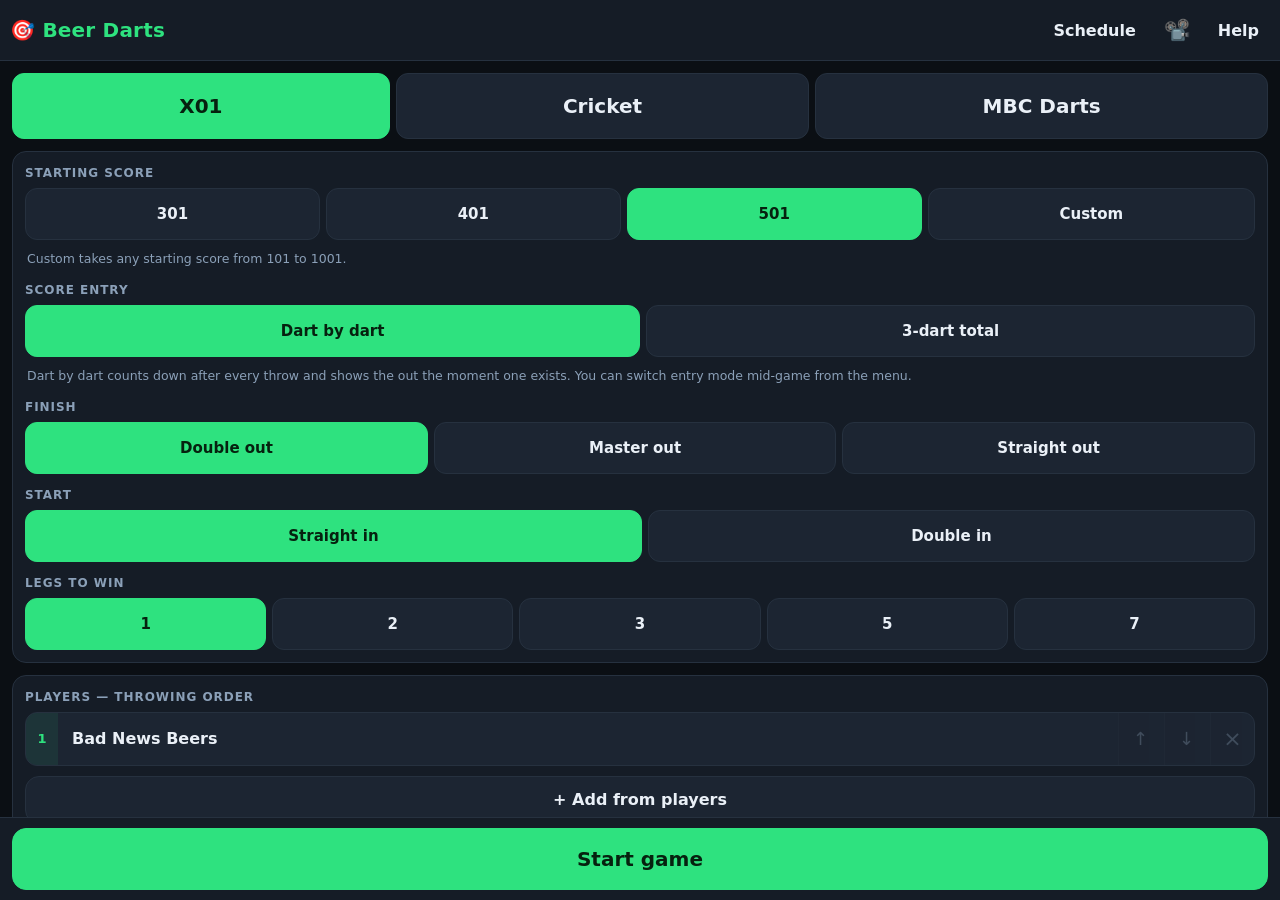
==== commit 37f53b01: "Match nights: load today's opponent from the schedule; pick your team - On the first load each day, " ====
--- a/index.html
+++ b/index.html
@@ -146,6 +146,7 @@
 
 <script src="js/projector.js"></script>
 <script src="js/league.js"></script>
+<script src="js/schedule.js"></script>
 <script src="js/checkout.js"></script>
 <script src="js/ui.js"></script>
 <script src="js/x01.js"></script>
--- a/styles.css
+++ b/styles.css
@@ -284,6 +284,17 @@
   border: 1px solid transparent;
 }
 .rr-del:active { background: var(--red); color: #fff; }
+/* The star that makes a team ours; filled on the one that is. */
+.rr-team {
+  flex: 0 0 auto;
+  width: 38px;
+  border-radius: 10px;
+  color: #4e6076;
+  font-size: 19px;
+  border: 1px solid transparent;
+}
+.rr-team.on { color: var(--amber, #ffc94d); }
+.rr-team:active { background: var(--panel); }
 
 /* ── player cards ──────────────────────────────────────────── */
 .players {
